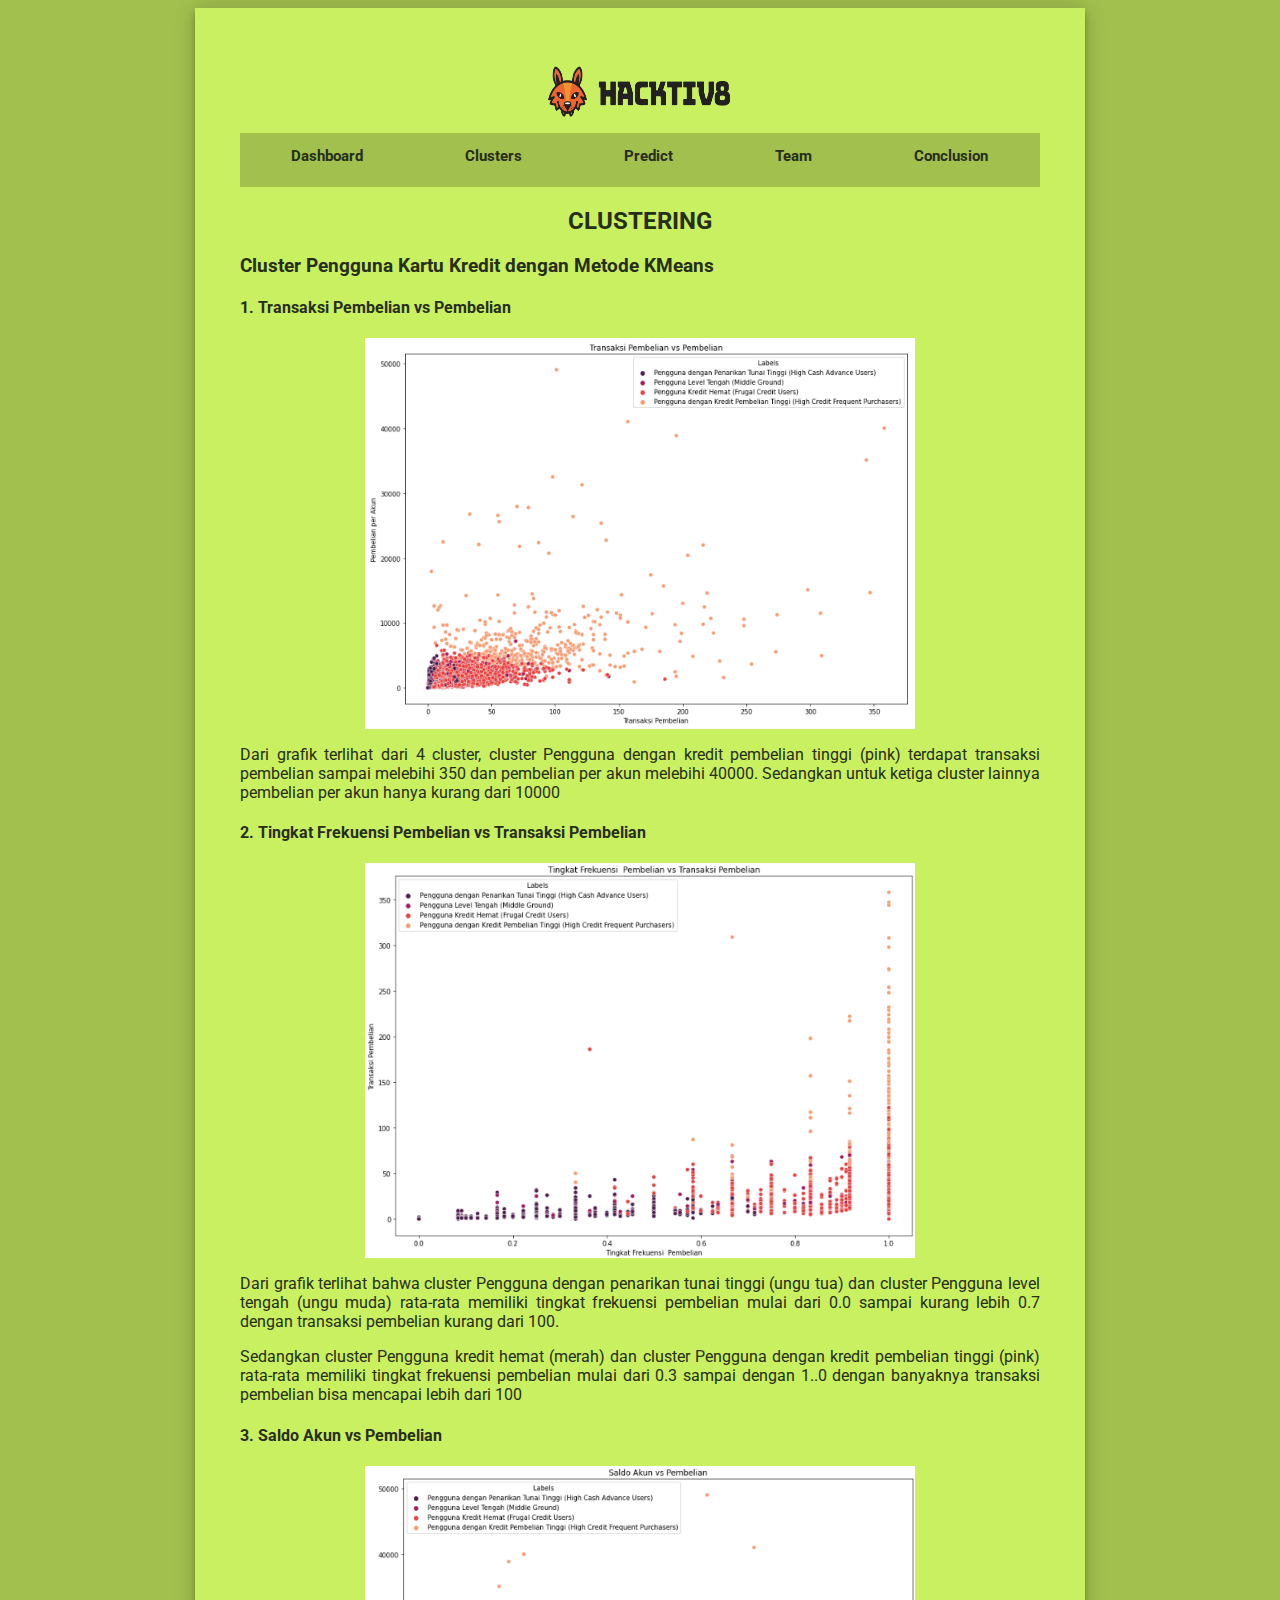
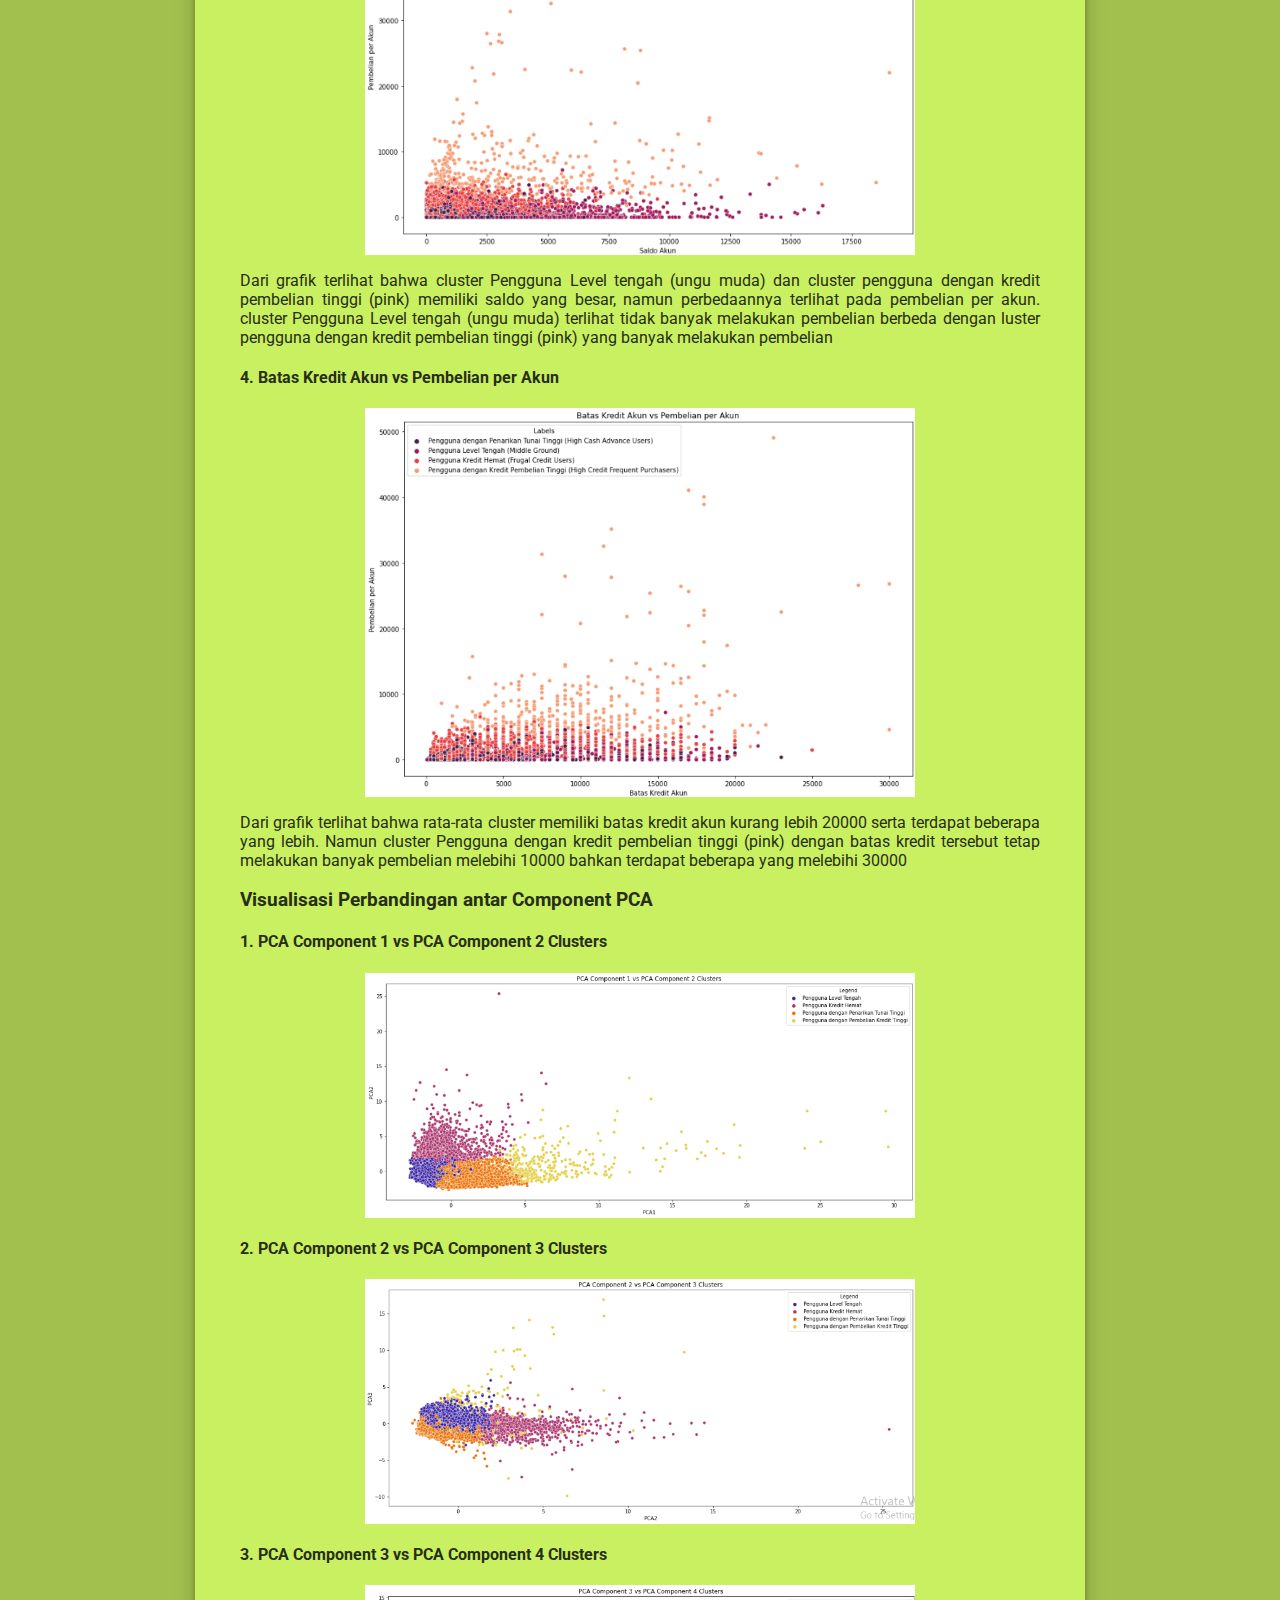
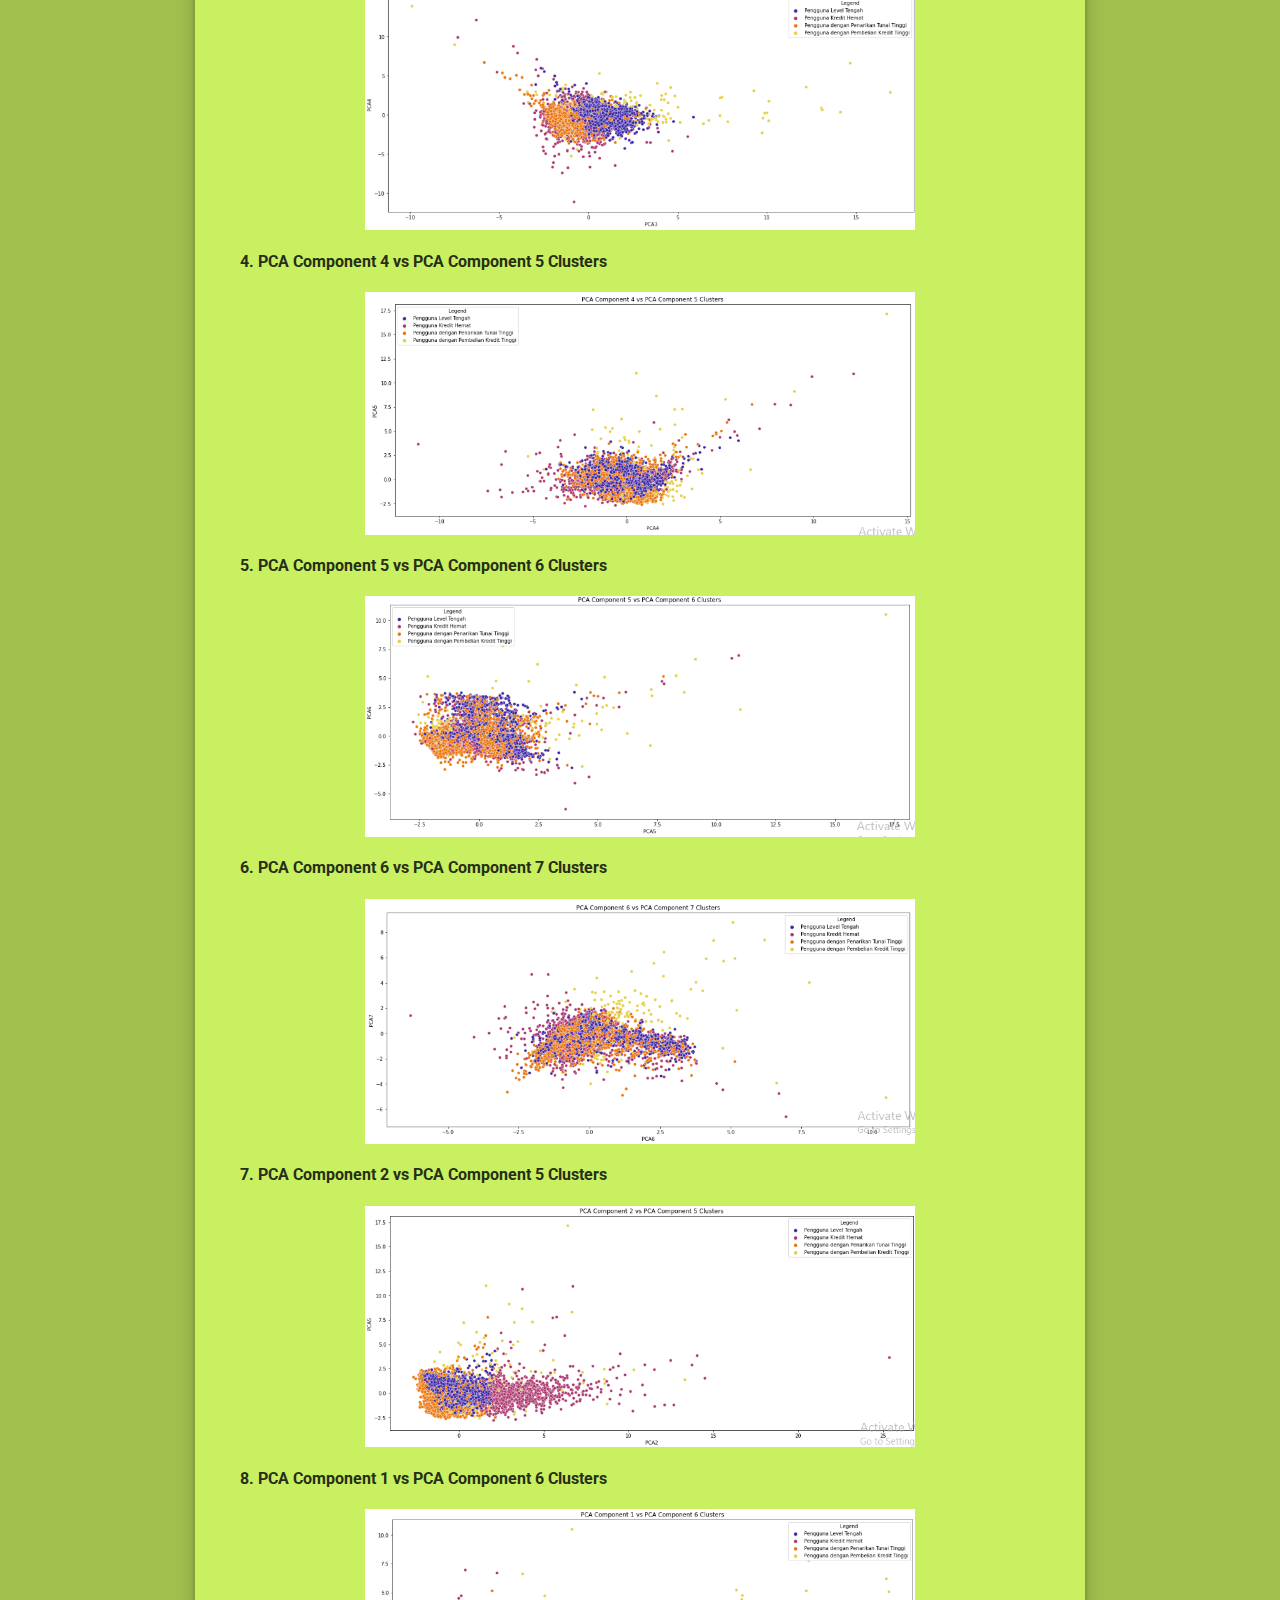
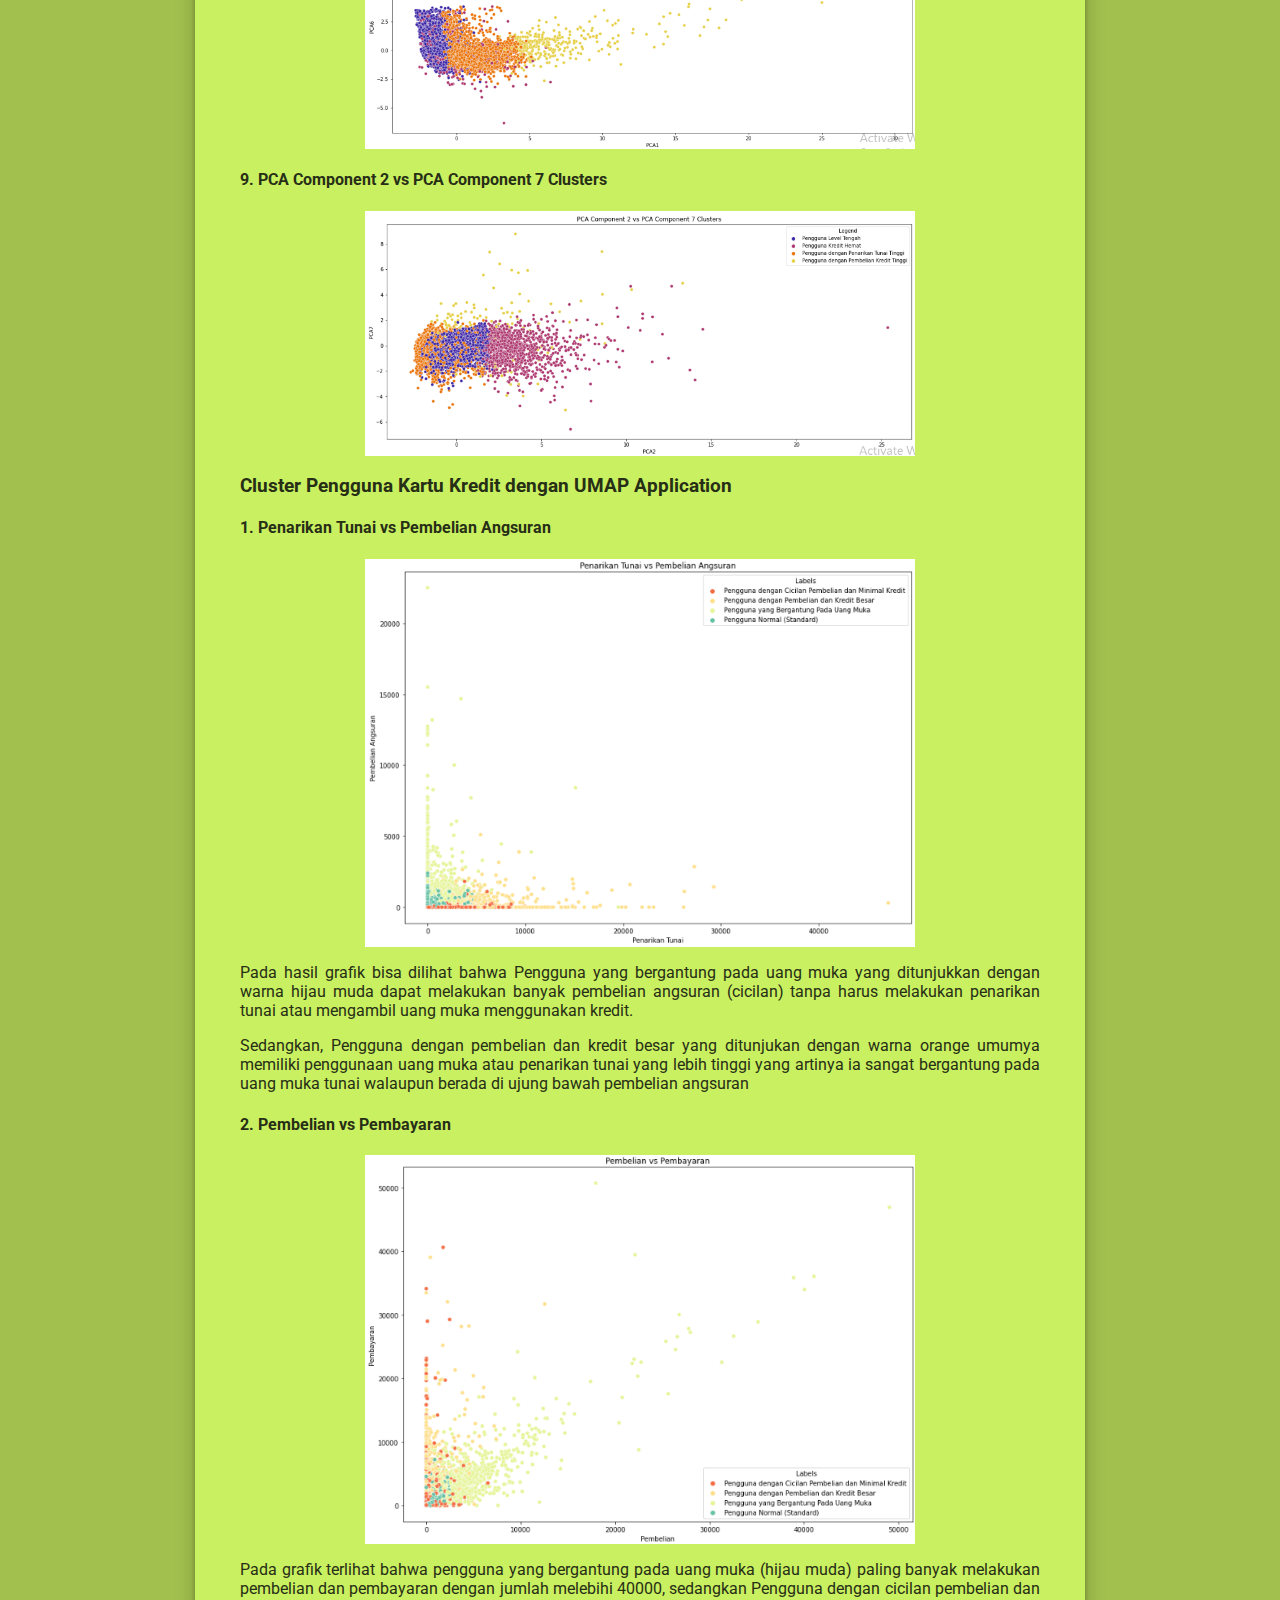
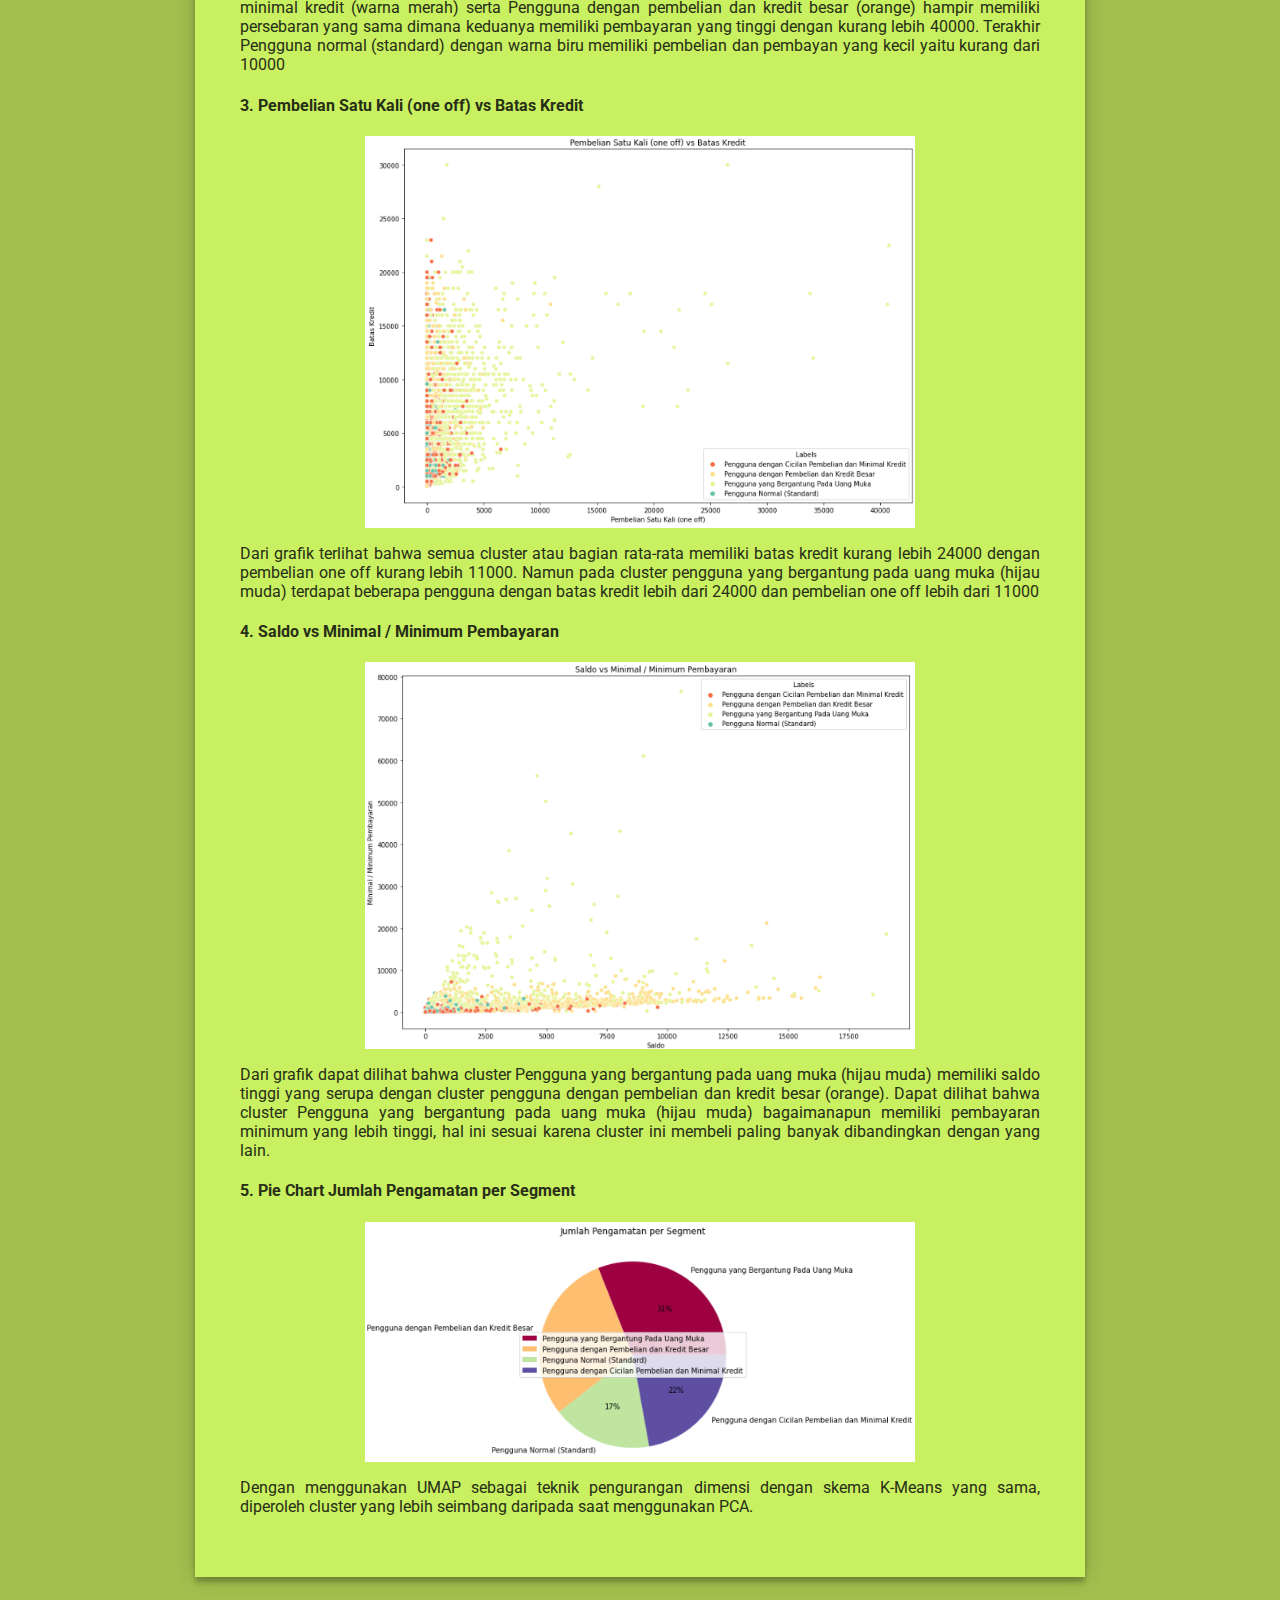
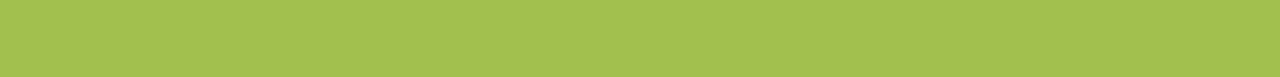
==== cluster.html @ d340749a "commit web app" ====
<!DOCTYPE html>
<html lang="en">
<head>
    <meta charset="UTF-8">
    <meta http-equiv="X-UA-Compatible" content="IE=edge">
    <meta name="viewport" content="width=device-width, initial-scale=1.0">
    <link rel="stylesheet" href="css/index.css">
    <title>Final Project 4</title>
</head>
<body>
    <div class="form">
        <div class="navigasi_kiri">
            <img src="img/hacktiv8-dark.webp">
            <ul>
                <li><a href="index.html">Dashboard</a></li>
                <li><a href="cluster.html">Clusters</a></li>
                <li><a href="index.html">Predict</a></li>
                <li><a href="team.html">Team</a></li>
                <li><a href="conclusion.html">Conclusion</a></li>
            </ul>
        </div>
        <div class="kmeans">
            <h2>CLUSTERING</h2>
            <h3>Cluster Pengguna Kartu Kredit dengan Metode KMeans</h3>
            <h4>1. Transaksi Pembelian vs Pembelian</h4>
            <img src="img/Transaksi Pembelian vs Pembelian KMeans.png" style="width: 550px; display: block; margin-left: auto; margin-right: auto; position: relative;">
            <p>Dari grafik terlihat dari 4 cluster, cluster Pengguna dengan kredit pembelian tinggi (pink) terdapat 
                transaksi pembelian sampai melebihi 350 dan pembelian per akun melebihi 40000. Sedangkan untuk ketiga 
                cluster lainnya pembelian per akun hanya kurang dari 10000</p>
            <h4>2. Tingkat Frekuensi  Pembelian vs Transaksi Pembelian</h4>
            <img src="img/Tingkat Frekuensi  Pembelian vs Transaksi Pembelian KMeans.png" style="width: 550px; display: block; margin-left: auto; margin-right: auto; position: relative;">
            <p>Dari grafik terlihat bahwa cluster Pengguna dengan penarikan tunai tinggi (ungu tua) dan cluster Pengguna 
                level tengah (ungu muda) rata-rata memiliki tingkat frekuensi pembelian mulai dari 0.0 sampai kurang lebih 
                0.7 dengan transaksi pembelian kurang dari 100.</p>
            <p>Sedangkan cluster Pengguna kredit hemat (merah) dan cluster Pengguna dengan kredit pembelian tinggi (pink) 
                rata-rata memiliki tingkat frekuensi pembelian mulai dari 0.3 sampai dengan 1..0 dengan banyaknya transaksi 
                pembelian bisa mencapai lebih dari 100</p>
            <h4>3. Saldo Akun vs Pembelian</h4>
            <img src="img/Saldo Akun vs Pembelian KMeans.png" style="width: 550px; display: block; margin-left: auto; margin-right: auto; position: relative;">
            <p>Dari grafik terlihat bahwa cluster Pengguna Level tengah (ungu muda) dan cluster pengguna dengan kredit 
                pembelian tinggi (pink) memiliki saldo yang besar, namun perbedaannya terlihat pada pembelian per akun. 
                cluster Pengguna Level tengah (ungu muda) terlihat tidak banyak melakukan pembelian berbeda dengan luster 
                pengguna dengan kredit pembelian tinggi (pink) yang banyak melakukan pembelian</p>
            <h4>4. Batas Kredit Akun vs Pembelian per Akun</h4>
            <img src="img/Batas Kredit Akun vs Pembelian per Akun KMeans.png" style="width: 550px; display: block; margin-left: auto; margin-right: auto; position: relative;">
            <p>Dari grafik terlihat bahwa rata-rata cluster memiliki batas kredit akun kurang lebih 20000 serta terdapat 
                beberapa yang lebih. Namun cluster Pengguna dengan kredit pembelian tinggi (pink) dengan batas kredit 
                tersebut tetap melakukan banyak pembelian melebihi 10000 bahkan terdapat beberapa yang melebihi 30000</p>
            <h3>Visualisasi Perbandingan antar Component PCA</h3>
            <h4>1. PCA Component 1 vs PCA Component 2 Clusters</h4>
            <img src="img/PCA Component 1 vs PCA Component 2 Clusters.png" style="width: 550px; display: block; margin-left: auto; margin-right: auto; position: relative;">
            <h4>2. PCA Component 2 vs PCA Component 3 Clusters</h4>
            <img src="img/PCA Component 2 vs PCA Component 3 Clusters.png" style="width: 550px; display: block; margin-left: auto; margin-right: auto; position: relative;">
            <h4>3. PCA Component 3 vs PCA Component 4 Clusters</h4>
            <img src="img/PCA Component 3 vs PCA Component 4 Clusters.png" style="width: 550px; display: block; margin-left: auto; margin-right: auto; position: relative;">
            <h4>4. PCA Component 4 vs PCA Component 5 Clusters</h4>
            <img src="img/PCA Component 4 vs PCA Component 5 Clusters.png" style="width: 550px; display: block; margin-left: auto; margin-right: auto; position: relative;">
            <h4>5. PCA Component 5 vs PCA Component 6 Clusters</h4>
            <img src="img/PCA Component 5 vs PCA Component 6 Clusters.png" style="width: 550px; display: block; margin-left: auto; margin-right: auto; position: relative;">
            <h4>6. PCA Component 6 vs PCA Component 7 Clusters</h4>
            <img src="img/PCA Component 6 vs PCA Component 7 Clusters.png" style="width: 550px; display: block; margin-left: auto; margin-right: auto; position: relative;">
            <h4>7. PCA Component 2 vs PCA Component 5 Clusters</h4>
            <img src="img/PCA Component 2 vs PCA Component 5 Clusters.png" style="width: 550px; display: block; margin-left: auto; margin-right: auto; position: relative;">
            <h4>8. PCA Component 1 vs PCA Component 6 Clusters</h4>
            <img src="img/PCA Component 1 vs PCA Component 6 Clusters.png" style="width: 550px; display: block; margin-left: auto; margin-right: auto; position: relative;">
            <h4>9. PCA Component 2 vs PCA Component 7 Clusters</h4>
            <img src="img/PCA Component 2 vs PCA Component 7 Clusters.png" style="width: 550px; display: block; margin-left: auto; margin-right: auto; position: relative;">
            <h3>Cluster Pengguna Kartu Kredit dengan UMAP Application</h3>
            <h4>1. Penarikan Tunai vs Pembelian Angsuran</h4>
            <img src="img/Penarikan Tunai vs Pembelian Angsuran.png" style="width: 550px; display: block; margin-left: auto; margin-right: auto; position: relative;">
            <p>Pada hasil grafik bisa dilihat bahwa Pengguna yang bergantung pada uang muka yang ditunjukkan dengan warna 
                hijau muda dapat melakukan banyak pembelian angsuran (cicilan) tanpa harus melakukan penarikan tunai atau 
                mengambil uang muka menggunakan kredit.</p>
            <p>Sedangkan, Pengguna dengan pembelian dan kredit besar yang ditunjukan dengan warna orange umumya memiliki 
                penggunaan uang muka atau penarikan tunai yang lebih tinggi yang artinya ia sangat bergantung pada uang 
                muka tunai walaupun berada di ujung bawah pembelian angsuran</p>
            <h4>2. Pembelian vs Pembayaran</h4>
            <img src="img/Pembelian vs Pembayaran UMAP.png" style="width: 550px; display: block; margin-left: auto; margin-right: auto; position: relative;">
            <p>Pada grafik terlihat bahwa pengguna yang bergantung pada uang muka (hijau muda) paling banyak melakukan 
                pembelian dan pembayaran dengan jumlah melebihi 40000, sedangkan Pengguna dengan cicilan pembelian dan 
                minimal kredit (warna merah) serta Pengguna dengan pembelian dan kredit besar (orange) hampir memiliki 
                persebaran yang sama dimana keduanya memiliki pembayaran yang tinggi dengan kurang lebih 40000. Terakhir 
                Pengguna normal (standard) dengan warna biru memiliki pembelian dan pembayan yang kecil yaitu kurang dari 
                10000</p>
            <h4>3. Pembelian Satu Kali (one off) vs Batas Kredit</h4>
            <img src="img/Pembelian Satu Kali (one off) vs Batas Kredit UMAP.png" style="width: 550px; display: block; margin-left: auto; margin-right: auto; position: relative;">
            <p>Dari grafik terlihat bahwa semua cluster atau bagian rata-rata memiliki batas kredit kurang lebih 24000 
                dengan pembelian one off kurang lebih 11000. Namun pada cluster pengguna yang bergantung pada uang muka 
                (hijau muda) terdapat beberapa pengguna dengan batas kredit lebih dari 24000 dan pembelian one off lebih 
                dari 11000</p>
            <h4>4. Saldo vs Minimal / Minimum Pembayaran</h4>
            <img src="img/Saldo vs Minimum Pembayaran UMAP.png" style="width: 550px; display: block; margin-left: auto; margin-right: auto; position: relative;">
            <p>Dari grafik dapat dilihat bahwa cluster Pengguna yang bergantung pada uang muka (hijau muda) memiliki saldo 
                tinggi yang serupa dengan cluster pengguna dengan pembelian dan kredit besar (orange). Dapat dilihat bahwa 
                cluster Pengguna yang bergantung pada uang muka (hijau muda) bagaimanapun memiliki pembayaran minimum yang 
                lebih tinggi, hal ini sesuai karena cluster ini membeli paling banyak dibandingkan dengan yang lain.</p>
            <h4>5. Pie Chart Jumlah Pengamatan per Segment</h4>
            <img src="img/Jumlah Pengamatan per Segment.png" style="width: 550px; display: block; margin-left: auto; margin-right: auto; position: relative;">
            <p>Dengan menggunakan UMAP sebagai teknik pengurangan dimensi dengan skema K-Means yang sama, diperoleh 
                cluster yang lebih seimbang daripada saat menggunakan PCA.</p>
        </div>
    </div>
</body>
</html>
---- css/index.css ----
@import url(https://fonts.googleapis.com/css?family=Roboto:300);

.navigasi_kiri img{
    display: block;
    margin-left: auto;
    margin-right: auto;
    position: relative;
    width: 200px;
    height: 80px;
}

.navigasi_kiri ul{
    list-style-type: none;
    margin: 0;
    padding: 0;
    overflow: hidden;
    list-style-position: inside;
    background-color: #a2c04e;
}

.navigasi_kiri ul li{
    float: left;
}

.navigasi_kiri ul li a{
    display: block;
    color: #272e16;
    text-align: center;
    padding: 14px 51px;
    text-decoration: none;
    font-weight: bold;
}

.navigasi_kiri a:hover{
    color: #f8ffe4;
    font-weight: bold;
}

.form {
    position: relative;
    z-index: 1;
    background: #c9f060;
    max-width: 800px;
    margin: 0 auto 100px;
    padding: 45px;
    text-align: justify;
    color: #272e16;
    box-shadow: 0 0 20px 0 rgba(0, 0, 0, 0.2), 0 5px 5px 0 rgba(0, 0, 0, 0.24);
}

.form li{
    text-align: justify;
    margin-bottom: 8px;
    font-size: 15px;
}

.form h1{
    text-align: center;
}

.form h2{
    text-align: center;
}

body {
    background: #a2c04e;
    font-family: "Roboto", sans-serif;
}
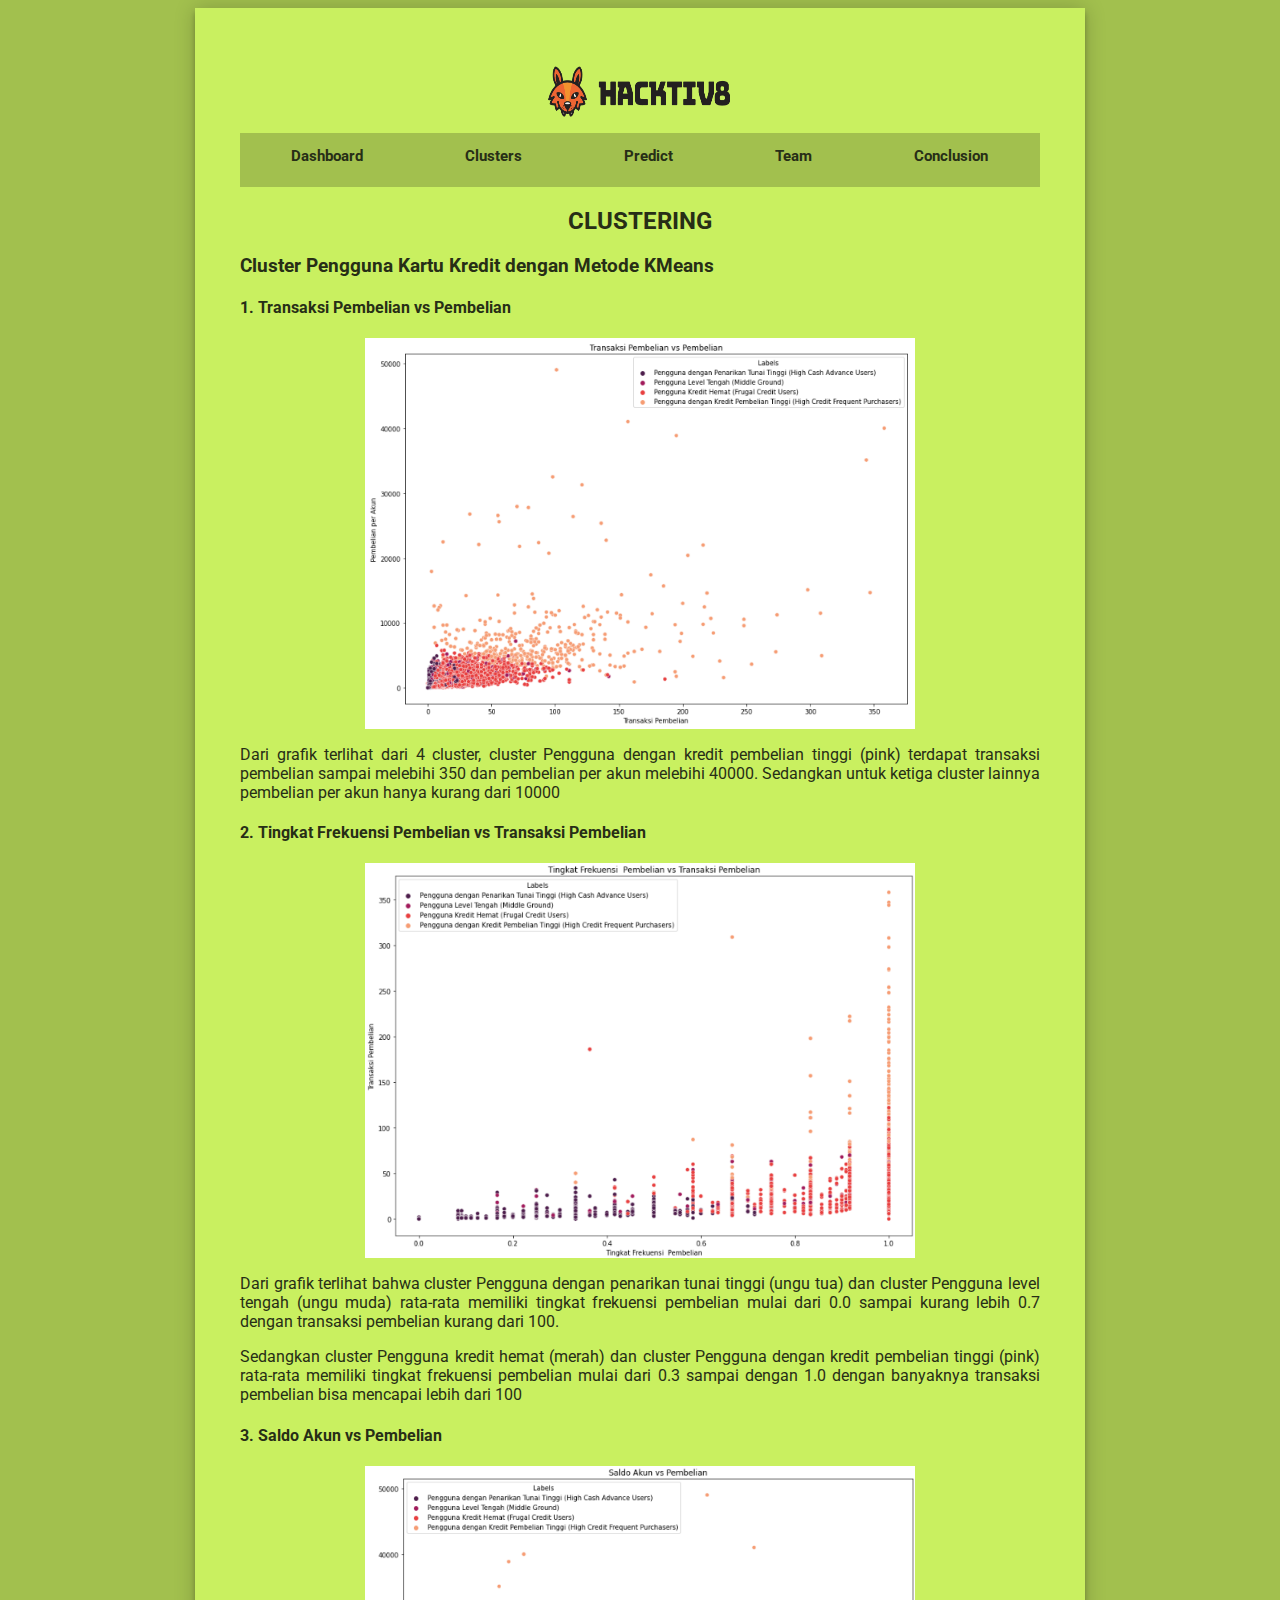
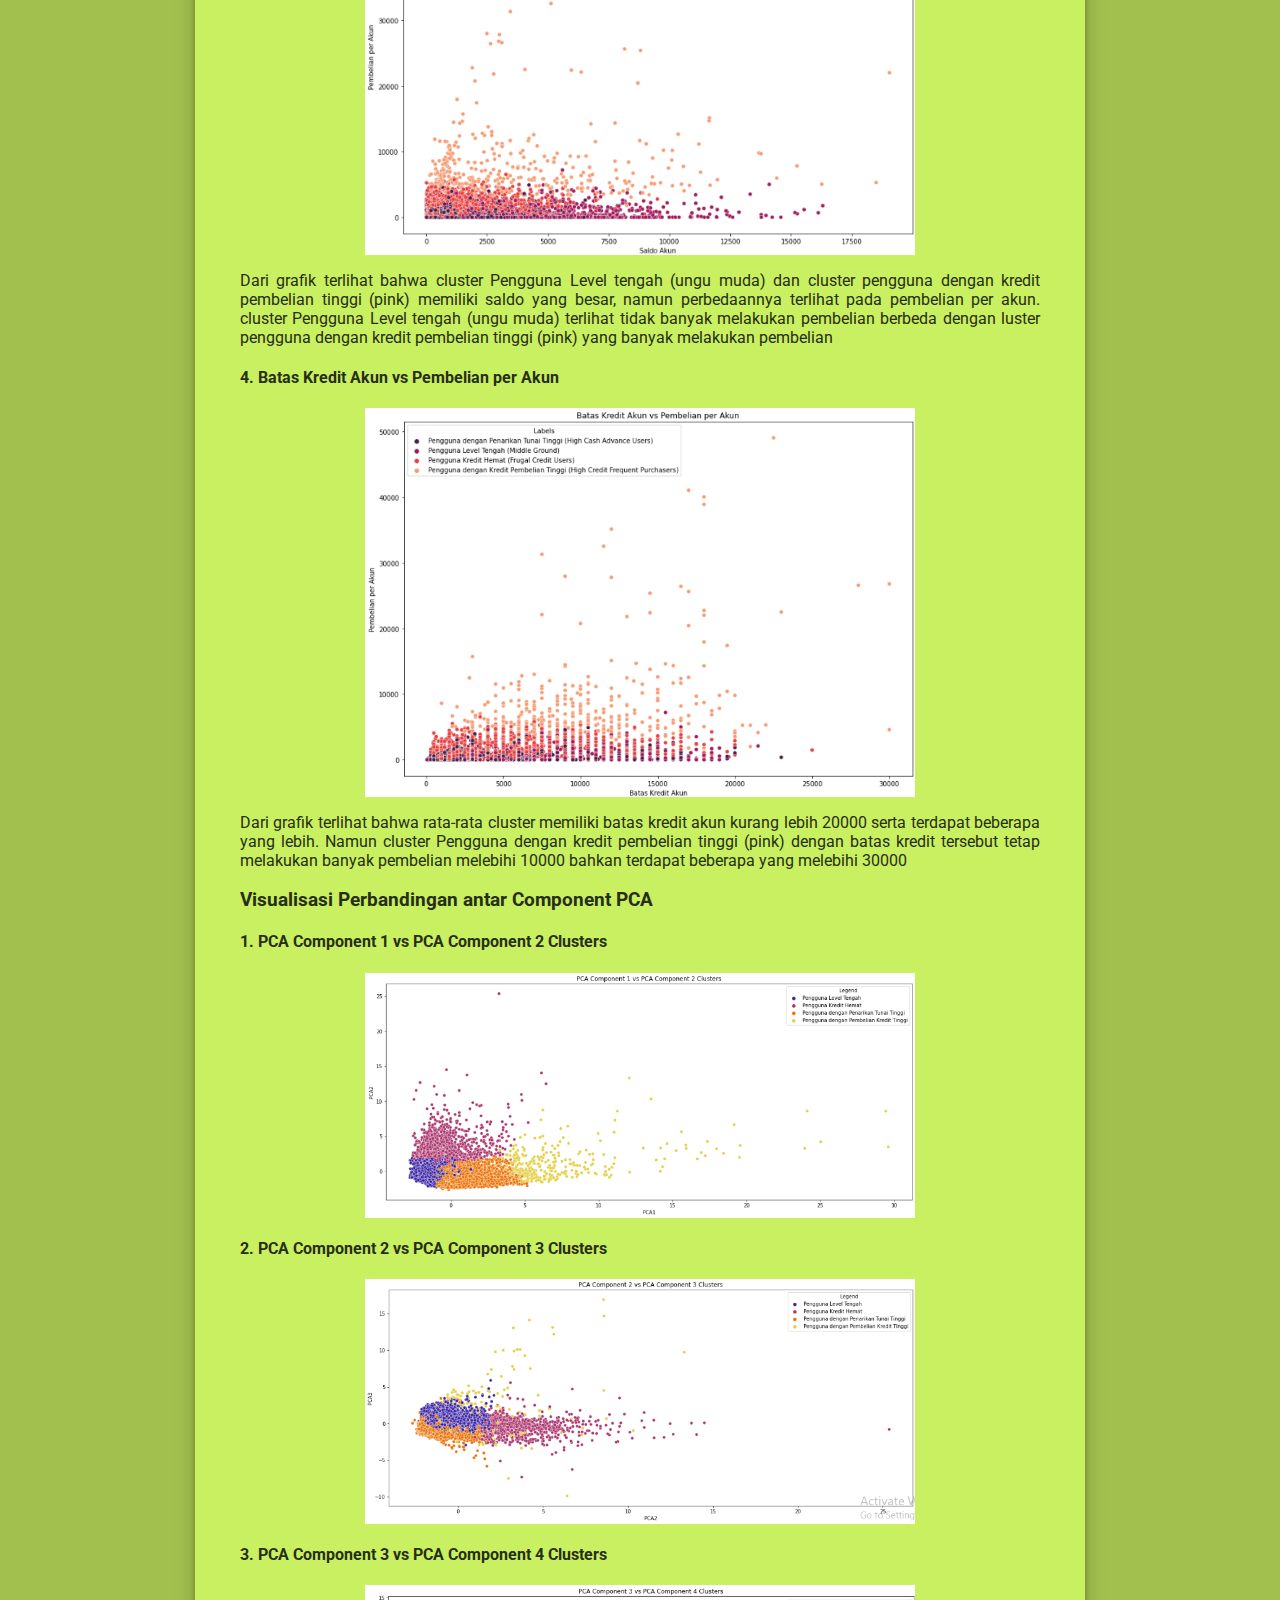
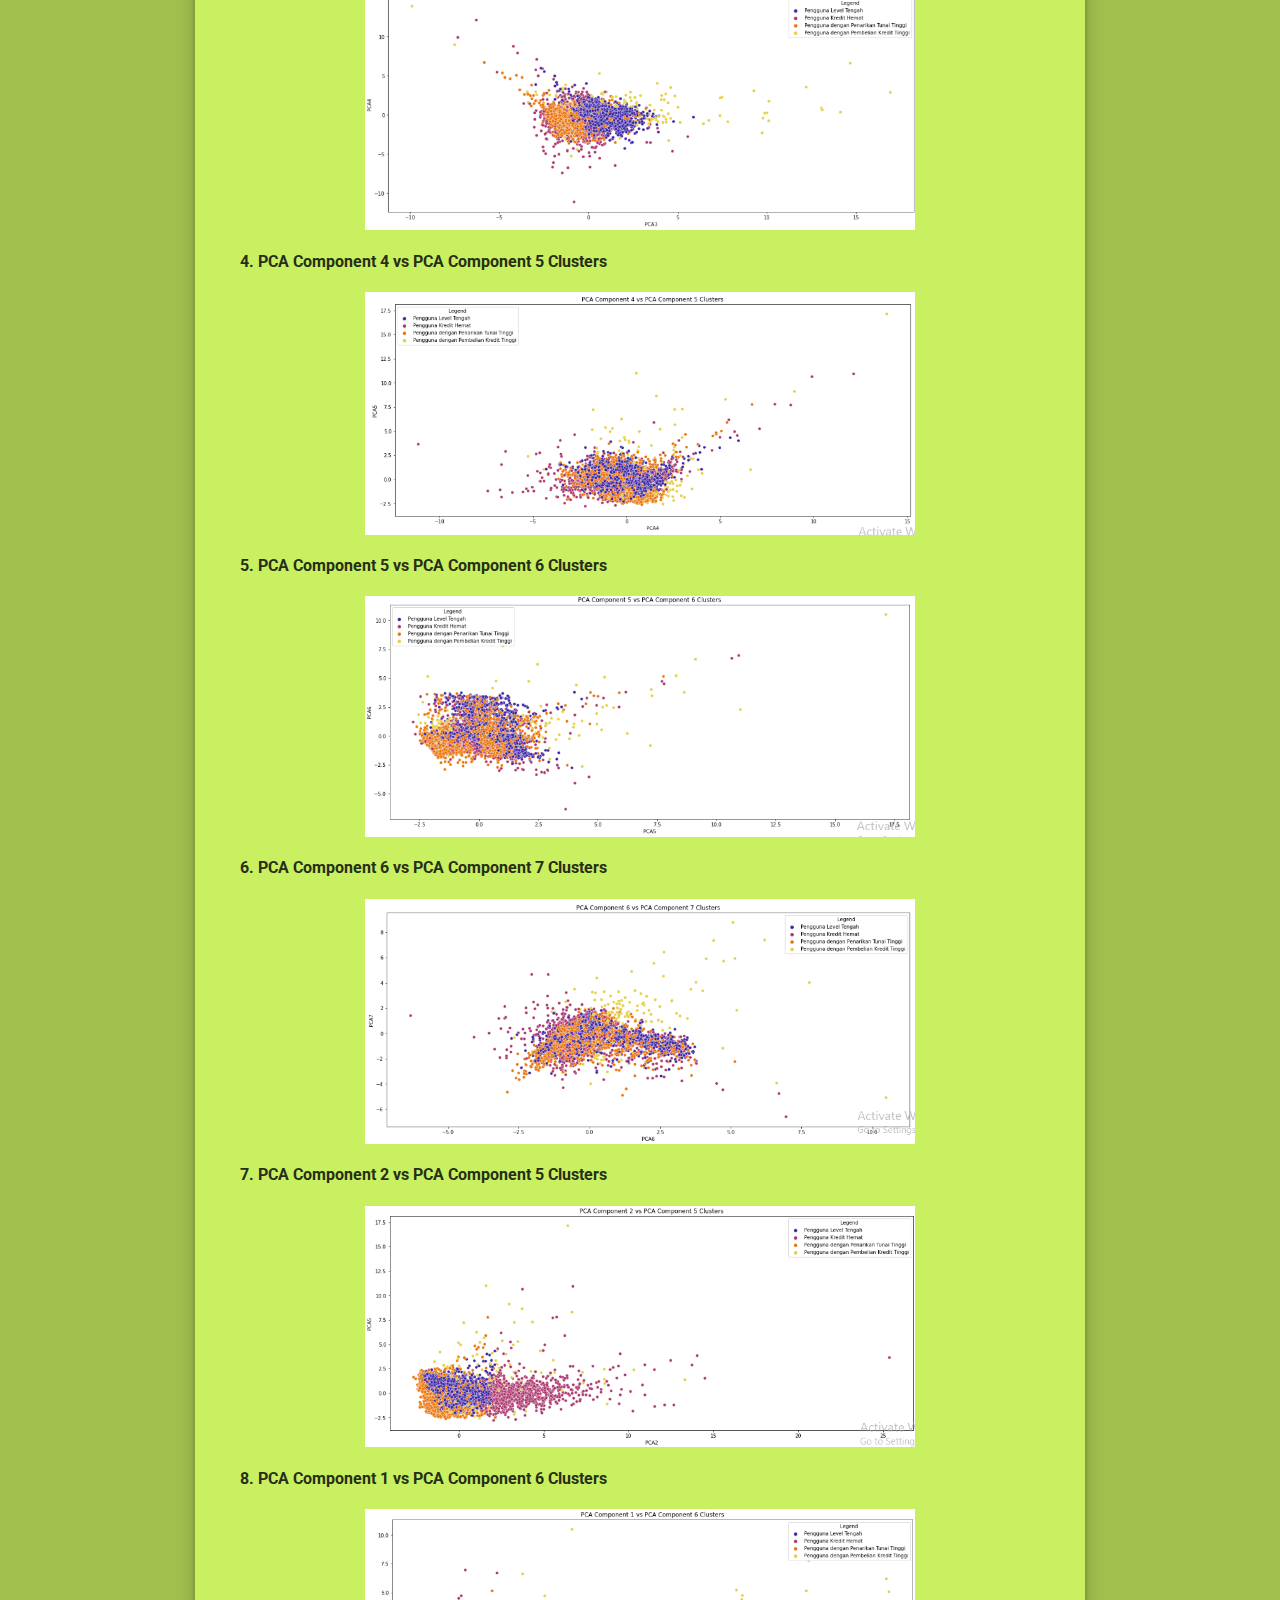
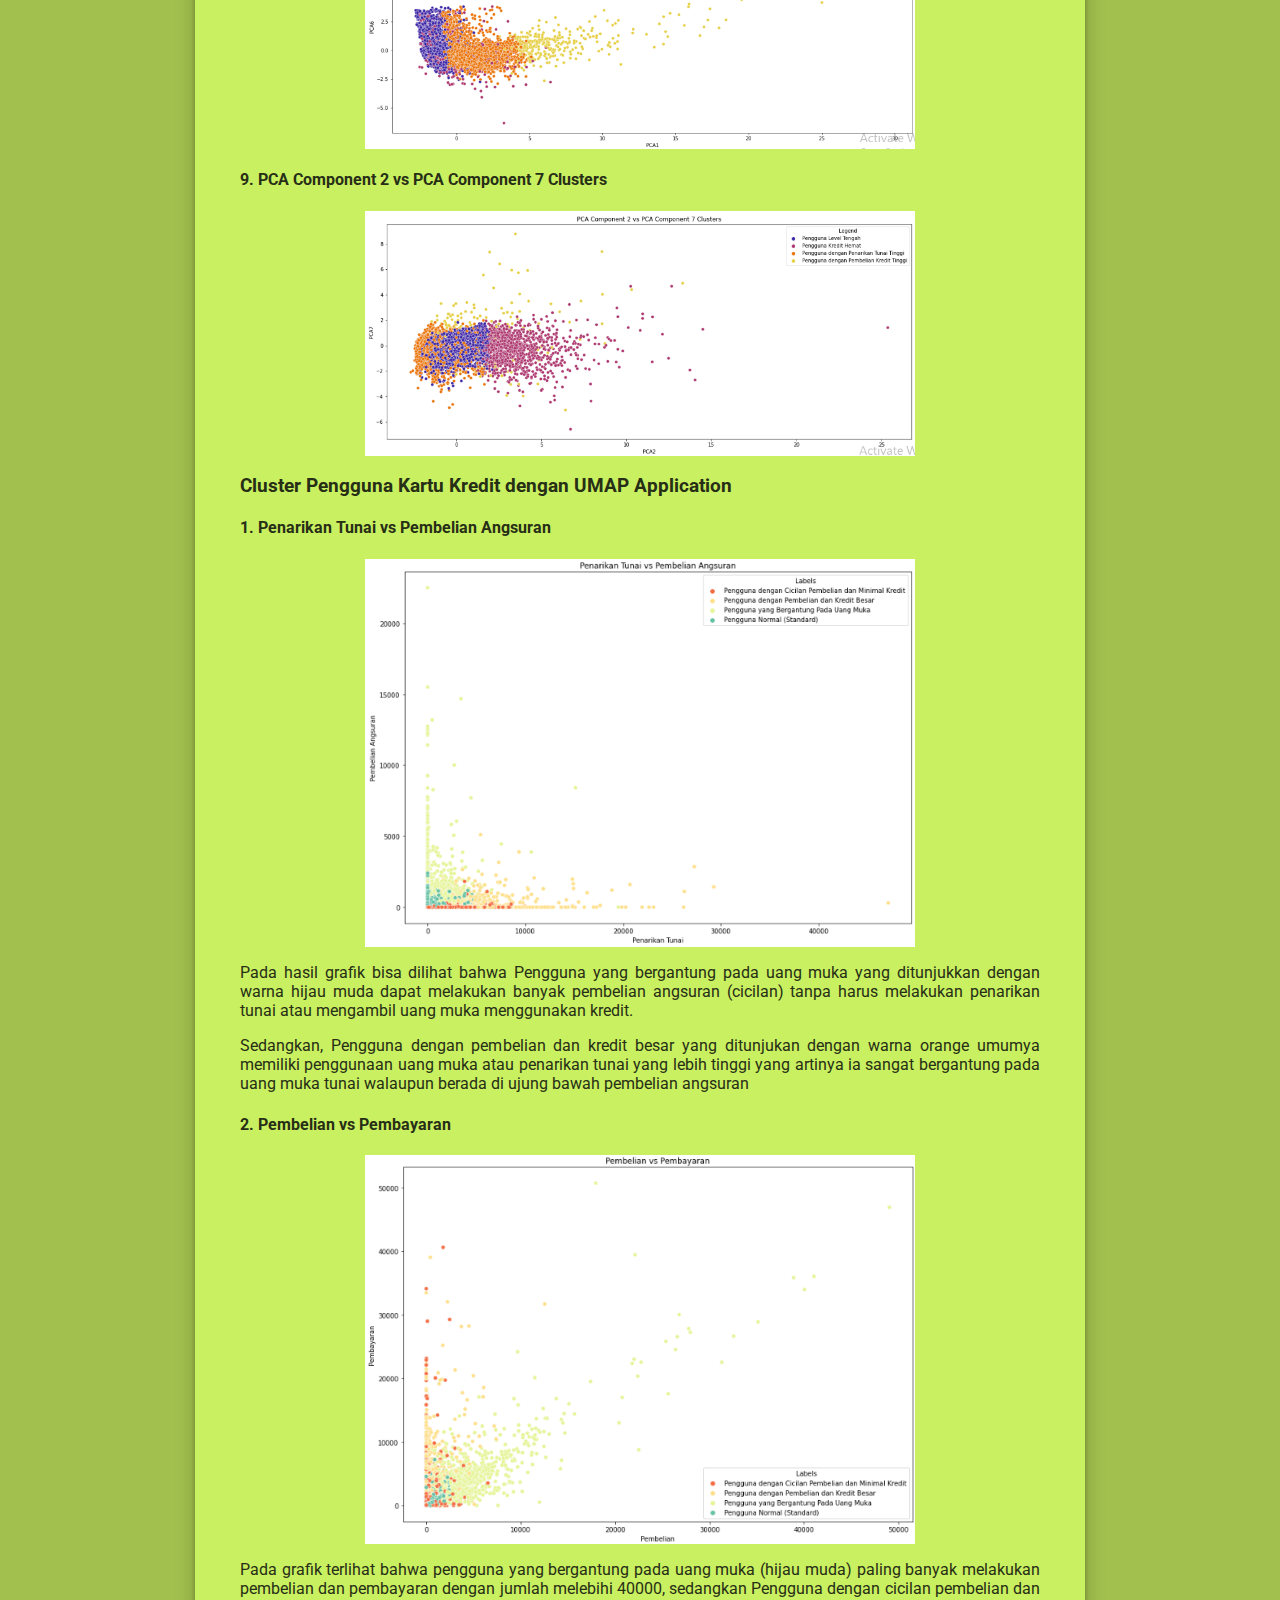
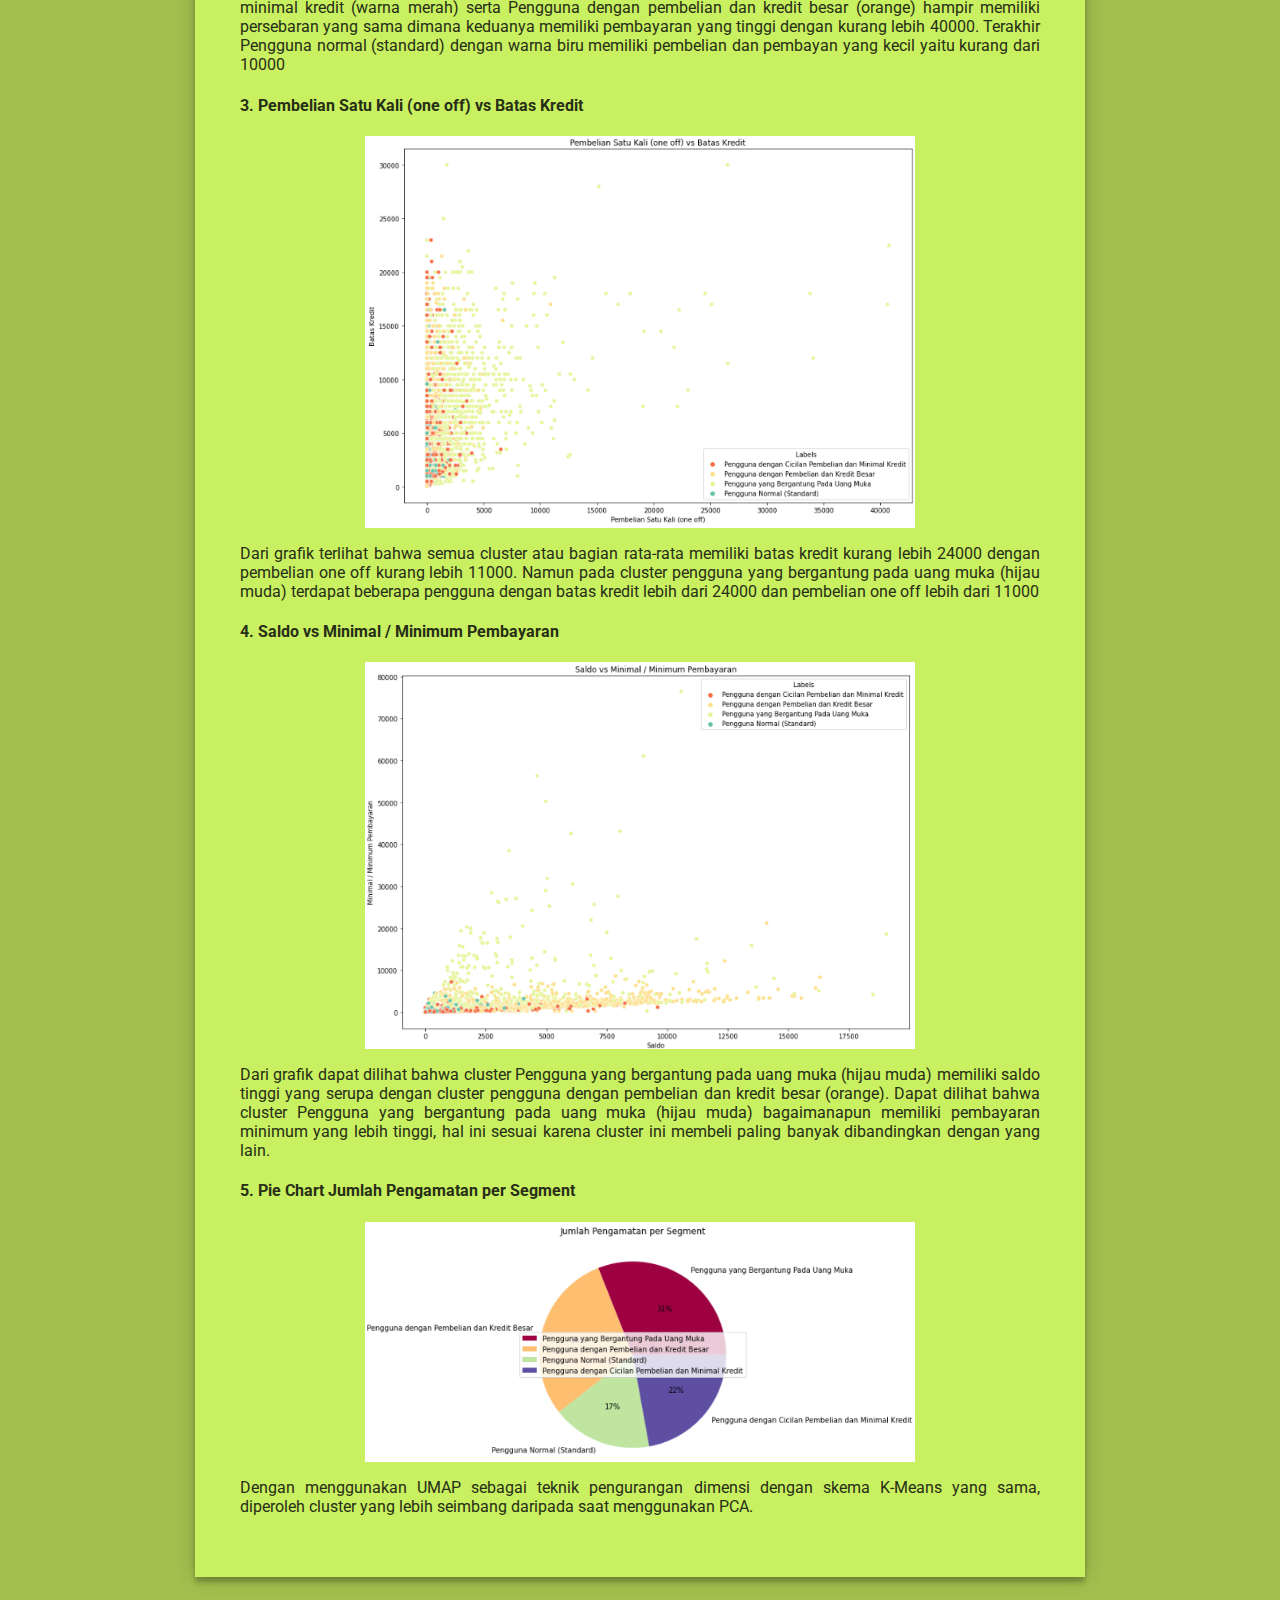
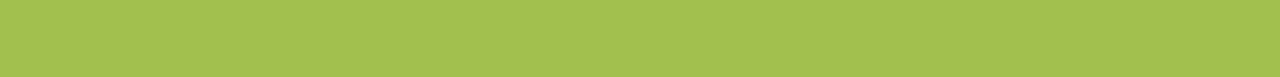
==== commit d0b68a57: "modified some files" ====
--- a/cluster.html
+++ b/cluster.html
@@ -33,7 +33,7 @@
                 level tengah (ungu muda) rata-rata memiliki tingkat frekuensi pembelian mulai dari 0.0 sampai kurang lebih 
                 0.7 dengan transaksi pembelian kurang dari 100.</p>
             <p>Sedangkan cluster Pengguna kredit hemat (merah) dan cluster Pengguna dengan kredit pembelian tinggi (pink) 
-                rata-rata memiliki tingkat frekuensi pembelian mulai dari 0.3 sampai dengan 1..0 dengan banyaknya transaksi 
+                rata-rata memiliki tingkat frekuensi pembelian mulai dari 0.3 sampai dengan 1.0 dengan banyaknya transaksi 
                 pembelian bisa mencapai lebih dari 100</p>
             <h4>3. Saldo Akun vs Pembelian</h4>
             <img src="img/Saldo Akun vs Pembelian KMeans.png" style="width: 550px; display: block; margin-left: auto; margin-right: auto; position: relative;">
--- a/css/index.css
+++ b/css/index.css
@@ -62,6 +62,11 @@
     text-align: center;
 }
 
+.form a:hover{
+    color: #f8ffe4;
+    font-weight: bold;
+}
+
 body {
     background: #a2c04e;
     font-family: "Roboto", sans-serif;
